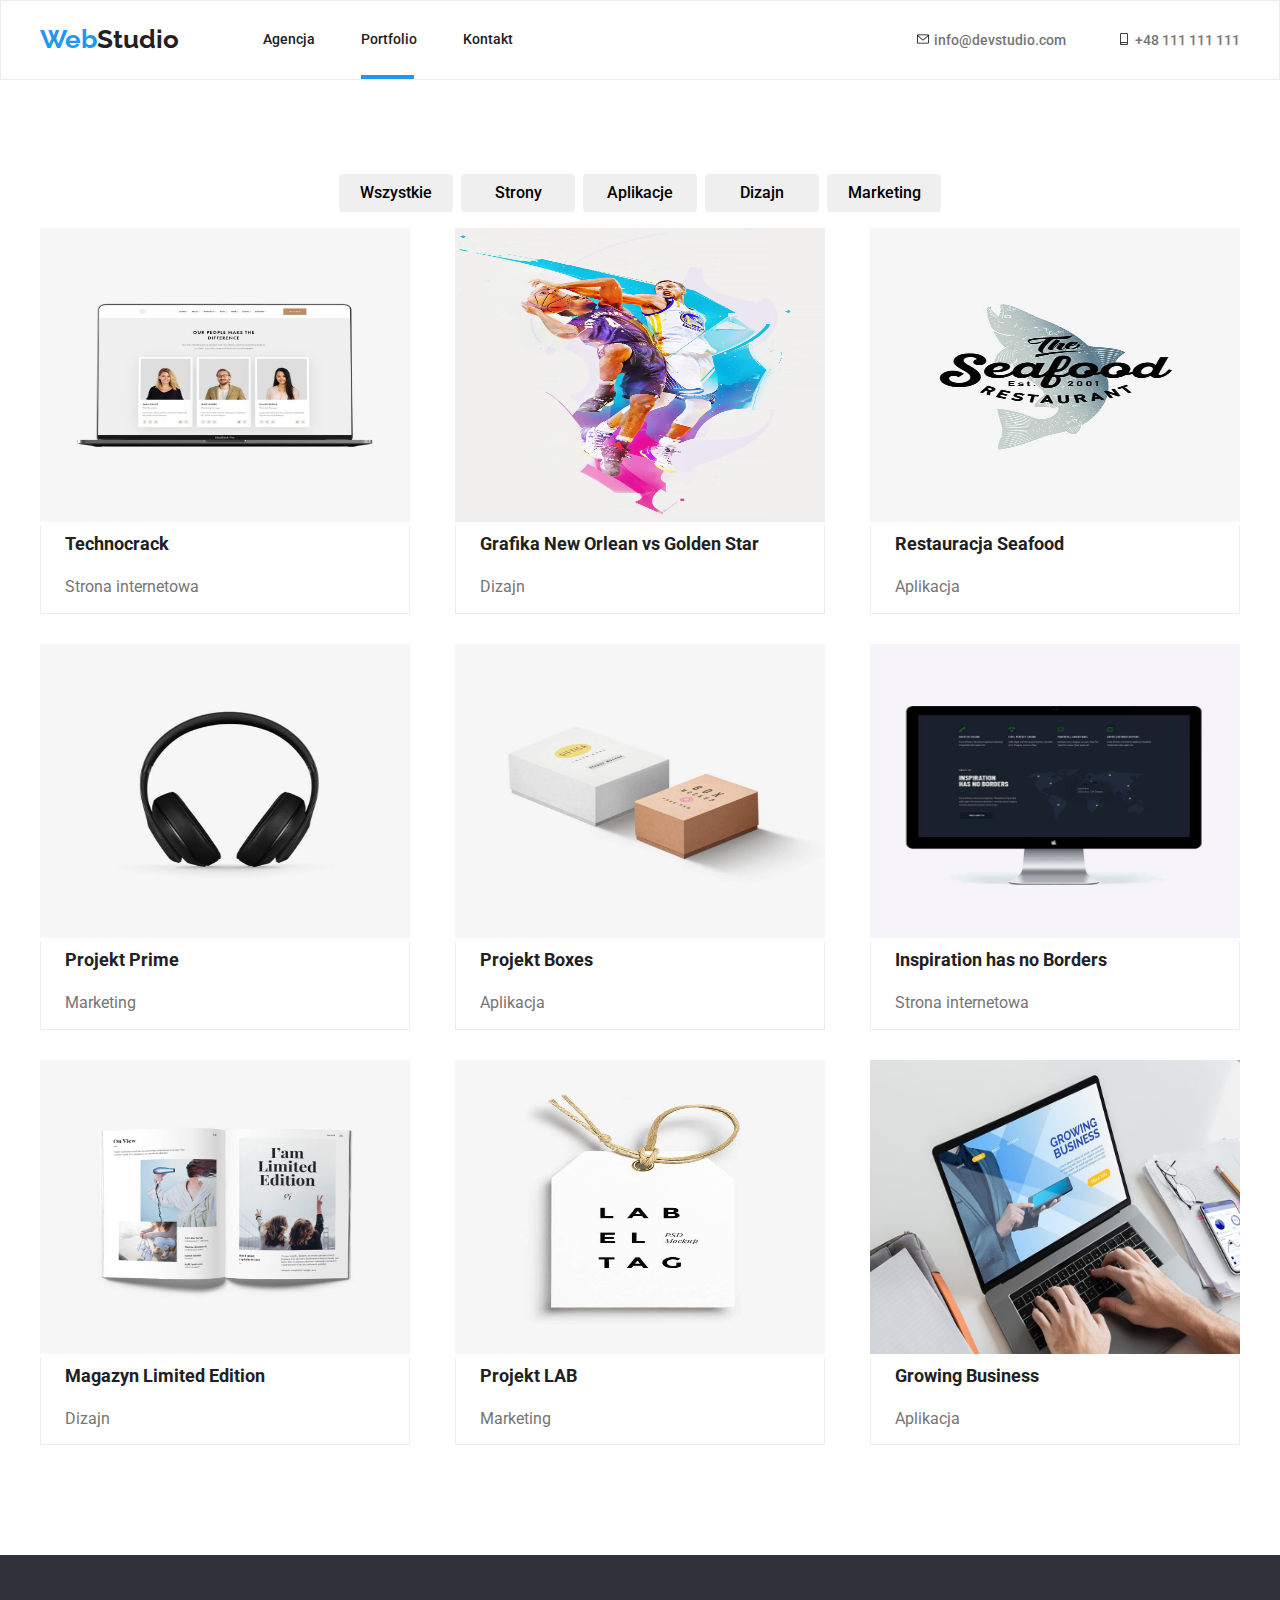
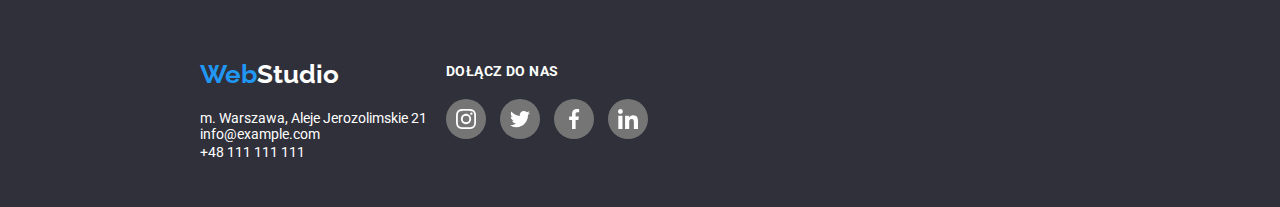
==== portfolio.html @ 857ccab1 "add files" ====
<!DOCTYPE html>
<html lang="pl">
    <head>
        <meta charset="UTF-8" />
        <meta http-equiv="X-UA-Compatible" content="IE=edge" />
        <meta name="viewport" content="width=device-width, initial-scale=1.0" />
        <title>Portfolio</title>
        <link rel="preconnect" href="https://fonts.googleapis.com" />
        <link rel="preconnect" href="https://fonts.gstatic.com" crossorigin />
        <link
            href="https://fonts.googleapis.com/css2?family=Raleway:wght@700&family=Roboto:wght@400;500;700;900&display=swap"
            rel="stylesheet"
        />
        <link rel="stylesheet" href="./css/norm.css" />
        <link rel="stylesheet" href="./css/styles.css" />
    </head>
    <body>
        <header class="bottom-line">
            <div class="flex-container container header-line">
                <a class="logo-dark" href="./index.html"
                    ><span class="logo-part">Web</span>Studio</a
                >
                <nav>
                    <ul class="flex-nav">
                        <li>
                            <a class="link" href="./index.html">Agencja</a>
                        </li>
                        <li>
                            <a class="link" href="#">Portfolio</a>
                            <div class="underline"></div>
                        </li>
                        <li><a class="link" href="#">Kontakt</a></li>
                    </ul>
                </nav>

                <div class="flex-adress">
                    <a class="link link-color" href="mailto:info@devstudio.com">
                        <svg
                            class="icons-link"
                            xmlns="http://www.w3.org/2000/svg"
                            width="16"
                            height="12"
                        >
                            <use href="./images/icons.svg#icon-envelope"></use>
                        </svg>
                        <span>info@devstudio.com</span>
                    </a>
                    <a class="link link-color" href="callto:+48111111111">
                        <svg
                            class="icons-link"
                            xmlns="http://www.w3.org/2000/svg"
                            width="16"
                            height="12"
                        >
                            <use
                                href="./images/icons.svg#icon-smartphone"
                            ></use>
                        </svg>
                        <span>+48 111 111 111</span></a
                    >
                </div>
            </div>
        </header>
        <main>
            <section>
                <ul class="container menu">
                    <li class="button-item">
                        <button class="button-design" type="button">
                            Wszystkie
                        </button>
                    </li>
                    <li class="button-item">
                        <button class="button-design" type="button">
                            Strony
                        </button>
                    </li>
                    <li class="button-item">
                        <button class="button-design" type="button">
                            Aplikacje
                        </button>
                    </li>
                    <li class="button-item">
                        <button class="button-design" type="button">
                            Dizajn
                        </button>
                    </li>
                    <li class="button-item">
                        <button class="button-design" type="button">
                            Marketing
                        </button>
                    </li>
                </ul>

                <div class="container">
                    <ul class="menu-set">
                        <li class="shadows">
                            <div class="box">
                                <img
                                    src="./images/portfolio-pic1.jpg"
                                    alt="Zdjęcia dwóch kobiet i jednego mężczyzny wyświetlone na ekranie laptopa"
                                    width="370px"
                                    height="294px"
                                />
                                <div class="overlay">
                                    <p>
                                        Technocrack jest popularną platformą do
                                        rozpowszechniania koronawirusa. Firmy
                                        wykorzystują tę platformę do celów
                                        szpegowskich i ataków na
                                        niezabezpieczone serwery konkurencji.
                                    </p>
                                </div>
                            </div>
                            <div class="bottom-frame">
                                <h4 class="project-name">Technocrack</h4>
                                <p class="project-type">Strona internetowa</p>
                            </div>
                        </li>
                        <li class="shadows">
                            <div class="box">
                                <img
                                    src="./images/portfolio-pic2.jpg"
                                    alt="Dwóch mężczyzn grających w koszykówkę"
                                    width="370px"
                                    height="294px"
                                />
                                <div class="overlay">
                                    <p>
                                        Technocrack jest popularną platformą do
                                        rozpowszechniania koronawirusa. Firmy
                                        wykorzystują tę platformę do celów
                                        szpegowskich i ataków na
                                        niezabezpieczone serwery konkurencji.
                                    </p>
                                </div>
                            </div>
                            <div class="bottom-frame">
                                <h4 class="project-name">
                                    Grafika New Orlean vs Golden Star
                                </h4>
                                <p class="project-type">Dizajn</p>
                            </div>
                        </li>
                        <li class="shadows">
                            <div class="box">
                                <img
                                    src="./images/portfolio-pic3.jpg"
                                    alt="Logo restauracji serwującej owoce morza"
                                    width="370px"
                                    height="294px"
                                />
                                <div class="overlay">
                                    <p>
                                        Technocrack jest popularną platformą do
                                        rozpowszechniania koronawirusa. Firmy
                                        wykorzystują tę platformę do celów
                                        szpegowskich i ataków na
                                        niezabezpieczone serwery konkurencji.
                                    </p>
                                </div>
                            </div>
                            <div class="bottom-frame">
                                <h4 class="project-name">
                                    Restauracja Seafood
                                </h4>
                                <p class="project-type">Aplikacja</p>
                            </div>
                        </li>
                        <li class="shadows">
                            <div class="box">
                                <img
                                    src="./images/portfolio-pic4.jpg"
                                    alt="Słuchawki nauszne"
                                    width="370px"
                                    height="294px"
                                />
                                <div class="overlay">
                                    <p>
                                        Technocrack jest popularną platformą do
                                        rozpowszechniania koronawirusa. Firmy
                                        wykorzystują tę platformę do celów
                                        szpegowskich i ataków na
                                        niezabezpieczone serwery konkurencji.
                                    </p>
                                </div>
                            </div>
                            <div class="bottom-frame">
                                <h4 class="project-name">Projekt Prime</h4>
                                <p class="project-type">Marketing</p>
                            </div>
                        </li>
                        <li class="shadows">
                            <div class="box">
                                <img
                                    src="./images/portfolio-pic5.jpg"
                                    alt="Białe i różowe pudełko"
                                    width="370px"
                                    height="294px"
                                />
                                <div class="overlay">
                                    <p>
                                        Technocrack jest popularną platformą do
                                        rozpowszechniania koronawirusa. Firmy
                                        wykorzystują tę platformę do celów
                                        szpegowskich i ataków na
                                        niezabezpieczone serwery konkurencji.
                                    </p>
                                </div>
                            </div>
                            <div class="bottom-frame">
                                <h4 class="project-name">Projekt Boxes</h4>
                                <p class="project-type">Aplikacja</p>
                            </div>
                        </li>
                        <li class="shadows">
                            <div class="box">
                                <img
                                    src="./images/portfolio-pic6.jpg"
                                    alt="Ekran komputera Mac z wyświetoną witryną internetową"
                                    width="370px"
                                    height="294px"
                                />
                                <div class="overlay">
                                    <p>
                                        Technocrack jest popularną platformą do
                                        rozpowszechniania koronawirusa. Firmy
                                        wykorzystują tę platformę do celów
                                        szpegowskich i ataków na
                                        niezabezpieczone serwery konkurencji.
                                    </p>
                                </div>
                            </div>
                            <div class="bottom-frame">
                                <h4 class="project-name">
                                    Inspiration has no Borders
                                </h4>
                                <p class="project-type">Strona internetowa</p>
                            </div>
                        </li>
                        <li class="shadows">
                            <div class="box">
                                <img
                                    src="./images/portfolio-pic7.jpg"
                                    alt="Otwarta gazeta z artykułami"
                                    width="370px"
                                    height="294px"
                                />
                                <div class="overlay">
                                    <p>
                                        Technocrack jest popularną platformą do
                                        rozpowszechniania koronawirusa. Firmy
                                        wykorzystują tę platformę do celów
                                        szpegowskich i ataków na
                                        niezabezpieczone serwery konkurencji.
                                    </p>
                                </div>
                            </div>
                            <div class="bottom-frame">
                                <h4 class="project-name">
                                    Magazyn Limited Edition
                                </h4>
                                <p class="project-type">Dizajn</p>
                            </div>
                        </li>
                        <li class="shadows">
                            <div class="box">
                                <img
                                    src="./images/portfolio-pic8.jpg"
                                    alt="Biała metka z czarnym napisem i zawiązanym sznureczkiem"
                                    width="370px"
                                    height="294px"
                                />
                                <div class="overlay">
                                    <p>
                                        Technocrack jest popularną platformą do
                                        rozpowszechniania koronawirusa. Firmy
                                        wykorzystują tę platformę do celów
                                        szpegowskich i ataków na
                                        niezabezpieczone serwery konkurencji.
                                    </p>
                                </div>
                            </div>
                            <div class="bottom-frame">
                                <h4 class="project-name">Projekt LAB</h4>
                                <p class="project-type">Marketing</p>
                            </div>
                        </li>
                        <li class="shadows">
                            <div class="box">
                                <img
                                    src="./images/portfolio-pic9.jpg"
                                    alt="Stół, na którym stoi komputer, leżą dokumenty, a na nich leżą okulary, ołówek i telefon komórkowy"
                                    width="370px"
                                    height="294px"
                                />
                                <div class="overlay">
                                    <p>
                                        Technocrack jest popularną platformą do
                                        rozpowszechniania koronawirusa. Firmy
                                        wykorzystują tę platformę do celów
                                        szpegowskich i ataków na
                                        niezabezpieczone serwery konkurencji.
                                    </p>
                                </div>
                            </div>
                            <div class="bottom-frame">
                                <h4 class="project-name">Growing Business</h4>
                                <p class="project-type">Aplikacja</p>
                            </div>
                        </li>
                    </ul>
                </div>
            </section>
        </main>
        <footer>
            <div class="background-bottom footer-container">
                <div>
                    <a class="logo-light" href="#"
                        ><span class="logo-part">Web</span>Studio</a
                    >

                    <div class="address-style">
                        m. Warszawa, Aleje Jerozolimskie 21
                    </div>

                    <a class="link-footer" href="mailto:info@example.com"
                        >info@example.com</a
                    ><br />
                    <span
                        ><a class="link-footer" href="callto:+48111111111"
                            >+48 111 111 111</a
                        ></span
                    >
                </div>

                <div>
                    <h4 class="title-footer">DOŁĄCZ DO NAS</h4>
                    <ul class="ul-footer">
                        <li class="list-footer">
                            <a
                                href="https://www.instagram.com"
                                target="_blank"
                            ></a>
                            <svg
                                class="icon-social-footer"
                                viewBox="0 0 50 100"
                            >
                                <use href="./images/icons.svg#icon-insta"></use>
                            </svg>
                        </li>
                        <li class="list-footer">
                            <a
                                href="https://www.twitter.com"
                                target="_blank"
                            ></a>
                            <svg
                                class="icon-social-footer"
                                viewBox="0 0 50 100"
                            >
                                <use href="./images/icons.svg#icon-twitt"></use>
                            </svg>
                        </li>
                        <li class="list-footer">
                            <a
                                href="https://www.facebook.com"
                                target="_blank"
                            ></a>
                            <svg
                                class="icon-social-footer"
                                viewBox="0 0 50 100"
                            >
                                <use href="./images/icons.svg#icon-face"></use>
                            </svg>
                        </li>
                        <li class="list-footer">
                            <a
                                href="https://www.linkedin.com"
                                target="_blank"
                            ></a>
                            <svg
                                class="icon-social-footer"
                                viewBox="0 0 50 100"
                            >
                                <use
                                    href="./images/icons.svg#icon-linkedin"
                                ></use>
                            </svg>
                        </li>
                    </ul>
                </div>
            </div>
        </footer>
    </body>
</html>
---- css/norm.css ----
/*! normalize.css v8.0.1 | MIT License | github.com/necolas/normalize.css */

/* Document
   ========================================================================== */

/**
 * 1. Correct the line height in all browsers.
 * 2. Prevent adjustments of font size after orientation changes in iOS.
 */

html {
    line-height: 1.15; /* 1 */
    -webkit-text-size-adjust: 100%; /* 2 */
}

/* Sections
   ========================================================================== */

/**
 * Remove the margin in all browsers.
 */

body {
    margin: 0;
}

/**
 * Render the `main` element consistently in IE.
 */

main {
    display: block;
}

/**
 * Correct the font size and margin on `h1` elements within `section` and
 * `article` contexts in Chrome, Firefox, and Safari.
 */

h1 {
    font-size: 2em;
    margin: 0.67em 0;
}

/* Grouping content
   ========================================================================== */

/**
 * 1. Add the correct box sizing in Firefox.
 * 2. Show the overflow in Edge and IE.
 */

hr {
    box-sizing: content-box; /* 1 */
    height: 0; /* 1 */
    overflow: visible; /* 2 */
}

/**
 * 1. Correct the inheritance and scaling of font size in all browsers.
 * 2. Correct the odd `em` font sizing in all browsers.
 */

pre {
    font-family: monospace, monospace; /* 1 */
    font-size: 1em; /* 2 */
}

/* Text-level semantics
   ========================================================================== */

/**
 * Remove the gray background on active links in IE 10.
 */

a {
    background-color: transparent;
}

/**
 * 1. Remove the bottom border in Chrome 57-
 * 2. Add the correct text decoration in Chrome, Edge, IE, Opera, and Safari.
 */

abbr[title] {
    border-bottom: none; /* 1 */
    text-decoration: underline; /* 2 */
    text-decoration: underline dotted; /* 2 */
}

/**
 * Add the correct font weight in Chrome, Edge, and Safari.
 */

b,
strong {
    font-weight: bolder;
}

/**
 * 1. Correct the inheritance and scaling of font size in all browsers.
 * 2. Correct the odd `em` font sizing in all browsers.
 */

code,
kbd,
samp {
    font-family: monospace, monospace; /* 1 */
    font-size: 1em; /* 2 */
}

/**
 * Add the correct font size in all browsers.
 */

small {
    font-size: 80%;
}

/**
 * Prevent `sub` and `sup` elements from affecting the line height in
 * all browsers.
 */

sub,
sup {
    font-size: 75%;
    line-height: 0;
    position: relative;
    vertical-align: baseline;
}

sub {
    bottom: -0.25em;
}

sup {
    top: -0.5em;
}

/* Embedded content
   ========================================================================== */

/**
 * Remove the border on images inside links in IE 10.
 */

img {
    border-style: none;
}

/* Forms
   ========================================================================== */

/**
 * 1. Change the font styles in all browsers.
 * 2. Remove the margin in Firefox and Safari.
 */

button,
input,
optgroup,
select,
textarea {
    font-family: inherit; /* 1 */
    font-size: 100%; /* 1 */
    line-height: 1.15; /* 1 */
    margin: 0; /* 2 */
}

/**
 * Show the overflow in IE.
 * 1. Show the overflow in Edge.
 */

button,
input {
    /* 1 */
    overflow: visible;
}

/**
 * Remove the inheritance of text transform in Edge, Firefox, and IE.
 * 1. Remove the inheritance of text transform in Firefox.
 */

button,
select {
    /* 1 */
    text-transform: none;
}

/**
 * Correct the inability to style clickable types in iOS and Safari.
 */

button,
[type="button"],
[type="reset"],
[type="submit"] {
    -webkit-appearance: button;
}

/**
 * Remove the inner border and padding in Firefox.
 */

button::-moz-focus-inner,
[type="button"]::-moz-focus-inner,
[type="reset"]::-moz-focus-inner,
[type="submit"]::-moz-focus-inner {
    border-style: none;
    padding: 0;
}

/**
 * Restore the focus styles unset by the previous rule.
 */

button:-moz-focusring,
[type="button"]:-moz-focusring,
[type="reset"]:-moz-focusring,
[type="submit"]:-moz-focusring {
    outline: 1px dotted ButtonText;
}

/**
 * Correct the padding in Firefox.
 */

fieldset {
    padding: 0.35em 0.75em 0.625em;
}

/**
 * 1. Correct the text wrapping in Edge and IE.
 * 2. Correct the color inheritance from `fieldset` elements in IE.
 * 3. Remove the padding so developers are not caught out when they zero out
 *    `fieldset` elements in all browsers.
 */

legend {
    box-sizing: border-box; /* 1 */
    color: inherit; /* 2 */
    display: table; /* 1 */
    max-width: 100%; /* 1 */
    padding: 0; /* 3 */
    white-space: normal; /* 1 */
}

/**
 * Add the correct vertical alignment in Chrome, Firefox, and Opera.
 */

progress {
    vertical-align: baseline;
}

/**
 * Remove the default vertical scrollbar in IE 10+.
 */

textarea {
    overflow: auto;
}

/**
 * 1. Add the correct box sizing in IE 10.
 * 2. Remove the padding in IE 10.
 */

[type="checkbox"],
[type="radio"] {
    box-sizing: border-box; /* 1 */
    padding: 0; /* 2 */
}

/**
 * Correct the cursor style of increment and decrement buttons in Chrome.
 */

[type="number"]::-webkit-inner-spin-button,
[type="number"]::-webkit-outer-spin-button {
    height: auto;
}

/**
 * 1. Correct the odd appearance in Chrome and Safari.
 * 2. Correct the outline style in Safari.
 */

[type="search"] {
    -webkit-appearance: textfield; /* 1 */
    outline-offset: -2px; /* 2 */
}

/**
 * Remove the inner padding in Chrome and Safari on macOS.
 */

[type="search"]::-webkit-search-decoration {
    -webkit-appearance: none;
}

/**
 * 1. Correct the inability to style clickable types in iOS and Safari.
 * 2. Change font properties to `inherit` in Safari.
 */

::-webkit-file-upload-button {
    -webkit-appearance: button; /* 1 */
    font: inherit; /* 2 */
}

/* Interactive
   ========================================================================== */

/*
 * Add the correct display in Edge, IE 10+, and Firefox.
 */

details {
    display: block;
}

/*
 * Add the correct display in all browsers.
 */

summary {
    display: list-item;
}

/* Misc
   ========================================================================== */

/**
 * Add the correct display in IE 10+.
 */

template {
    display: none;
}

/**
 * Add the correct display in IE 10.
 */

[hidden] {
    display: none;
}
---- css/styles.css ----
:root {
    --brand-color: #2196f3;
    --snow: white;
    --almost-black: #212121;
    --mouse: #757575;
    --almost-white: #f5f4fa;
    --dark-grey: #2f303a;
    --light: #ececec;
    --black: #000000;
    --icons-grey: #afb1b8;
}
body {
    font-family: "Roboto", sans-serif;
    color: var(--almost-black);
    margin: 0 auto;
}
ul {
    list-style-type: none;
    padding: 0;
}
h4 {
    margin: 0 auto;
}

section {
    padding-block: 94px;
}

.logo-dark {
    font-family: raleway;
    color: var(--almost-black);
    text-decoration: none;
    font-size: 26px;
    font-weight: 700;
    line-height: 1, 2;
    letter-spacing: 3%;
    vertical-align: top;
    text-align: left;
}
.logo-light {
    font-family: raleway;
    color: var(--snow);
    text-decoration: none;
    font-size: 26px;
    font-weight: 700;
    line-height: 1, 2;
    letter-spacing: 3%;
    vertical-align: top;
    text-align: left;
    padding-left: 200px;
}
.logo-part {
    color: var(--brand-color);
}
.link {
    color: var(--almost-black);
    text-decoration: none;
    font-size: 14px;
    font-weight: 500;
    line-height: 1, 2;
    letter-spacing: 2%;
    vertical-align: top;
    text-align: left;
}
.link:hover,
.link:focus,
.link:active {
    color: var(--brand-color);
    transition-duration: 250ms;
    transition-timing-function: cubic-bezier(0.4, 0, 0.2, 1);
}
.background {
    background-color: var(--dark-grey);
    padding: 200px 252px 200px 252px;
    background-image: linear-gradient(
            rgba(47, 48, 58, 0.4),
            rgba(47, 48, 58, 0.4)
        ),
        url(../images/office.jpg);
    background-position: center;
    background-repeat: no-repeat;
}
.background-bottom {
    background-color: var(--dark-grey);
    margin: 0 auto;
    height: 192px;
    padding-top: 60px;
}
.container-black {
    margin: 0 auto;
    display: flex;
    flex-direction: column;
    justify-content: center;
    align-items: center;
}
.text-content {
    color: var(--snow);
    font-size: 44px;
    font-weight: 900;
    line-height: 1, 4;
    letter-spacing: 6%;
    vertical-align: top;
    text-align: center;
}
.order-service {
    background-color: var(--brand-color);
    border: var(--brand-color);
    border-radius: 4px;
    box-shadow: 0px 4px 4px rgba(0, 0, 0, 0.25);
    color: var(--snow);
    cursor: pointer;
    width: 200px;
    font-size: 16px;
    font-weight: 700;
    line-height: 1, 9;
    letter-spacing: 6%;
    vertical-align: top;
    text-align: center;
    padding: 10px 41px 10px 42px;
}
.title-style {
    font-size: 14px;
    font-weight: 700px;
    line-height: 1, 1;
    letter-spacing: 3%;
    vertical-align: top;
    text-align: left;
    margin-top: 40px;
}
.text-style {
    color: var(--mouse);
    font-size: 14px;
    line-height: 1, 7;
    letter-spacing: 3%;
    vertical-align: top;
    text-align: left;
}
.specialty {
    font-size: 36px;
    font-weight: 700;
    line-height: 1, 2;
    letter-spacing: 3%;
    vertical-align: top;
    text-align: center;
    padding-bottom: 50px;
    margin-top: 60px;
}
.clients-text {
    font-size: 36px;
    font-weight: 700;
    line-height: 1, 2;
    letter-spacing: 3%;
    vertical-align: top;
    text-align: center;
    padding-bottom: 50px;
}
.grey {
    background-color: var(--almost-white);
    margin: 0 auto;
}
.name {
    font-size: 16px;
    font-weight: 500;
    line-height: 1, 2;
    letter-spacing: 3%;
    vertical-align: top;
    text-align: center;
}
.position {
    color: var(--mouse);
    font-size: 16px;
    line-height: 1, 2;
    letter-spacing: 3%;
    vertical-align: top;
    text-align: center;
}
.address-style {
    color: var(--snow);
    text-decoration: none;
    font-size: 14px;
    line-height: 1, 7;
    letter-spacing: 3%;
    vertical-align: top;
    text-align: left;
    padding-top: 20px;
    width: 246px;
    padding-left: 200px;
}
.link-footer {
    color: var(--snow);
    text-decoration: none;
    font-size: 14px;
    line-height: 1, 7;
    letter-spacing: 3%;
    vertical-align: top;
    text-align: left;
    padding-left: 200px;
}
.link-footer:hover,
.link-footer:focus,
.link-footer:active {
    color: var(--brand-color);
    transition-duration: 250ms;
    transition-timing-function: cubic-bezier(0.4, 0, 0.2, 1);
}

.button-design {
    border: var(--almost-white);
    cursor: pointer;
    width: 114px;
    height: 38px;
    text-decoration: none;
    font-weight: 500;
    font-size: 16px;
    line-height: 1, 6;
    letter-spacing: 3%;
    vertical-align: top;
    text-align: center;
    border-radius: 4px;
}
.button-design:hover,
.button-design:focus,
.button-design:active {
    color: var(--snow);
    background-color: var(--brand-color);
    box-shadow: 1px 2px 2px 1px rgba(0, 0, 0, 0.12);
    transition-duration: 250ms;
    transition-timing-function: cubic-bezier(0.4, 0, 0.2, 1);
}
.shadows:hover {
    cursor: pointer;
    border-radius: 4px;
    box-shadow: 1px 4px 6px 0px rgba(0, 0, 0, 16%);
    transition-duration: 250ms;
    transition-timing-function: cubic-bezier(0.4, 0, 0.2, 1);
}
.project-name {
    font-size: 18px;
    font-weight: 700;
    line-height: 2;
    letter-spacing: 6%;
    vertical-align: top;
    text-align: left;
}
.project-type {
    color: var(--mouse);
    font-size: 16px;
    line-height: 1, 9;
    letter-spacing: 3%;
    vertical-align: top;
    text-align: left;
}
.flex-container {
    display: flex;
    justify-content: space-between;
    align-items: center;
    height: 78px;
}
.footer-container {
    display: flex;
    justify-content: flex-start;
    align-items: center;
}
.icons-color {
    background-color: var(--almost-white);
    padding-inline: 100px;
}
.icons-design {
    fill: var(--icons-grey);
}
.icons-design:hover {
    fill: var(--brand-color);
    transition-duration: 250ms;
    transition-timing-function: cubic-bezier(0.4, 0, 0.2, 1);
}
a:hover,
a:focus {
    fill: var(--brand-color);
    transition-duration: 250ms;
    transition-timing-function: cubic-bezier(0.4, 0, 0.2, 1);
}

.clients-border {
    list-style: none;
    border: 1px solid var(--icons-grey);
    border-radius: 4px;
    cursor: pointer;
    width: 170px;
    height: 92px;
    display: flex;
    justify-content: center;
    align-items: center;
}
.clients-border:hover {
    list-style: none;
    border: 1px solid var(--brand-color);
    border-radius: 4px;
    transition-duration: 250ms;
    transition-timing-function: cubic-bezier(0.4, 0, 0.2, 1);
}
.icons-flex {
    display: flex;
    justify-content: space-between;
    align-items: center;
    width: 1200px;
    margin: 0 auto;
}
.bottom-line {
    border: var(--light) solid 1px;
}
.flex-nav {
    display: flex;
    align-items: center;
    justify-content: space-between;
    gap: 46px;
    max-width: 245px;
    margin-left: 47px;
    margin-right: 371px;
}
.flex-adress {
    display: flex;
    align-items: center;
    justify-content: space-between;
    gap: 50px;
}
.link-color {
    color: var(--mouse);
}
.container {
    width: 1200px;
    margin: 0 auto;
}
.card-set {
    display: flex;
    flex-wrap: nowrap;
    justify-content: space-between;
}
.item {
    background-color: var(--snow);
    justify-content: space-between;
    width: 270px;
}

.specialty-pics {
    display: flex;
    justify-content: space-between;
    flex-wrap: nowrap;
    padding: 0;
}
.specialty-pics:last-child {
    margin: unset;
}

.frame {
    border-radius: 4px;
    box-shadow: 0px 4px 4px rgba(0, 0, 0, 0.2);
    padding: 0;
}
.menu {
    display: flex;
    justify-content: center;
    gap: 8px;
}
.button-item {
    justify-content: space-between;
}
.menu-set {
    display: flex;
    justify-content: space-between;
    align-items: center;
    flex-wrap: wrap;
    gap: 30px;
}
.bottom-frame {
    padding-left: 24px;
    border: 1px solid var(--light);
    border-top: none;
}

.flex-team {
    display: flex;
    justify-content: space-between;
    align-items: center;
    margin-inline: 50px;
}
.social-logos {
    color: var(--icons-grey);
    fill: currentColor;
}
.logos-design {
    fill: var(--mouse);
    width: 40px;
    height: 40px;
    margin-bottom: 20px;
}
.logos-design:hover {
    border-radius: 50%;
    cursor: pointer;
    background: var(--brand-color);
    fill: var(--snow);
    transition-duration: 250ms;
    transition-timing-function: cubic-bezier(0.4, 0, 0.2, 1);
}
.title-footer {
    font-weight: 700;
    font-size: 14px;
    line-height: 16px;
    letter-spacing: 0.03em;
    color: var(--snow);
}
.ul-footer {
    margin-top: 20px;
    display: flex;
    align-items: center;
    justify-content: flex-start;
}
.list-footer {
    margin-right: 10px;
    width: 44px;
    height: 44px;
}
.icon-social-footer {
    background: var(--mouse);
    border-radius: 50%;
    fill: var(--snow);
    width: 40px;
    height: 40px;
}
.icon-social-footer:hover {
    background: var(--brand-color);
    border-radius: 50%;
    cursor: pointer;
    fill: var(--snow);
    transition-duration: 250ms;
    transition-timing-function: cubic-bezier(0.4, 0, 0.2, 1);
}
.underline {
    position: relative;
    top: 17px;
    border-radius: 2px;
    background: var(--brand-color);
}
.underline::after {
    content: "";
    position: absolute;
    left: 0;
    top: 9px;
    width: 53px;
    height: 4px;
    display: block;
    background-color: var(--brand-color);
}
.box {
    position: relative;
    margin: 0 auto;
    overflow: hidden;
}
.overlay {
    position: absolute;
    top: 0;
    left: 0;
    width: 100%;
    height: 100%;
    background-color: var(--brand-color);
    transform: translateY(100%);
    transition-duration: 250ms;
    transition-timing-function: cubic-bezier(0.4, 0, 0.2, 1);
}
.box:hover .overlay {
    transform: translateY(0);
}
.overlay p {
    color: var(--snow);
    padding: 49px 45px 49px 24px;
    margin: 0 auto;
    font-size: 18px;
    line-height: 133%;
    text-align: left;
    vertical-align: top;
    letter-spacing: 3%;
}
.picture {
    position: relative;
    overflow: hidden;
    list-style-type: none;
}
.picture > .label {
    position: absolute;
    width: 100%;
    height: 70px;
    bottom: -10px;
    background-color: rgba(47, 48, 58, 80%);
    font-size: 14px;
    font-weight: 700;
    text-align: center;
    color: var(--snow);
    display: flex;
    align-items: center;
    justify-content: center;
}
.backdrop {
    position: fixed;
    display: flex;
    top: 0;
    left: 0;
    width: 100%;
    height: 100%;
    background-color: rgba(0, 0, 0, 0.2);
    cursor: not-allowed;
    visibility: visible;
    opacity: 1;
    transform: scale(1);
    transition-duration: 250ms;
    transition-timing-function: cubic-bezier(0.4, 0, 0.2, 1);
}
.is-hidden {
    opacity: 0;
    visibility: hidden;
    pointer-events: none;
    transform: scale(0);
}
.modal {
    position: relative;
    width: 528px;
    height: 581px;
    background-color: var(--snow);
    box-shadow: 0px 1px 3px rgba(0, 0, 0, 0.12), 0px 1px 1px rgba(0, 0, 0, 0.14),
        0px 2px 1px rgba(0, 0, 0, 0.2);
    border-radius: 4px;
    margin: auto;
    cursor: auto;
}
.close-btn {
    position: absolute;
    cursor: pointer;
    top: 8px;
    right: 8px;
    width: 30px;
    height: 30px;
    border-radius: 50%;
    border: 1px solid rgba(0, 0, 0, 0.1);
    background-color: var(--snow);
}
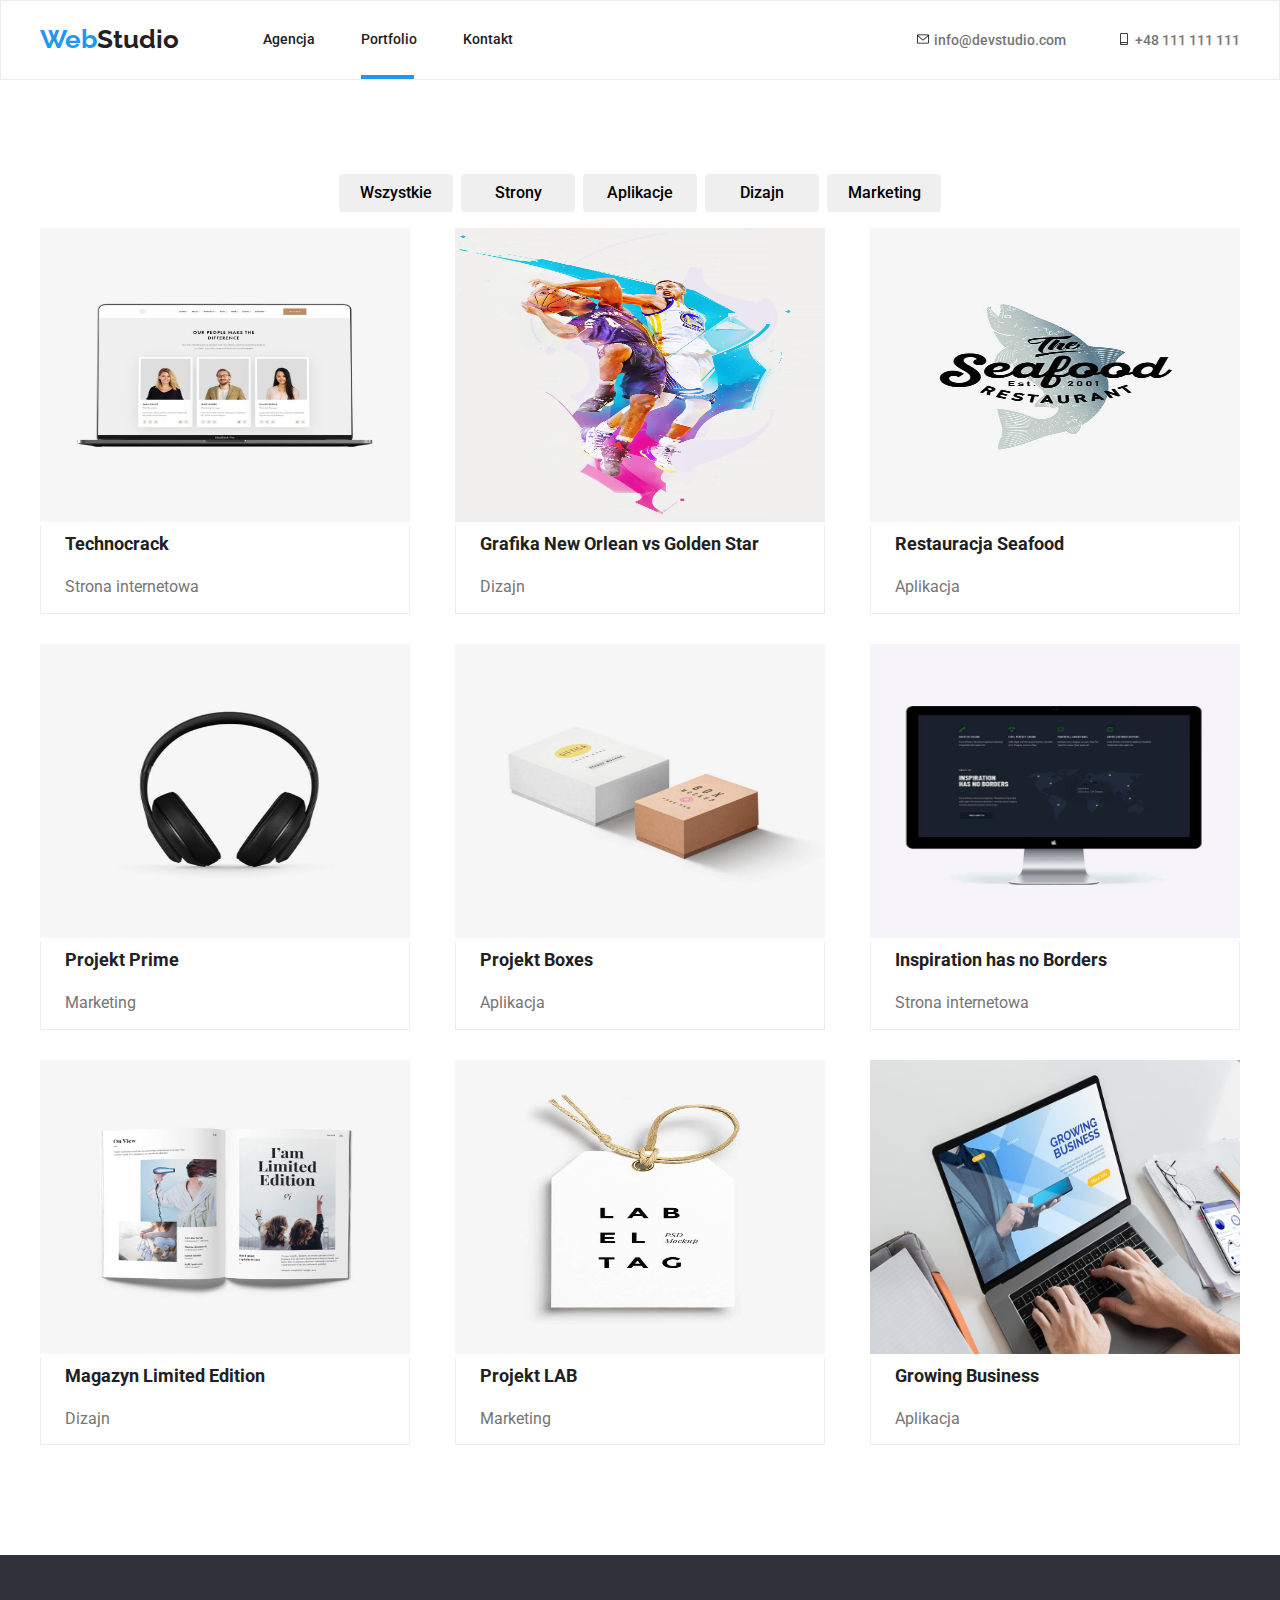
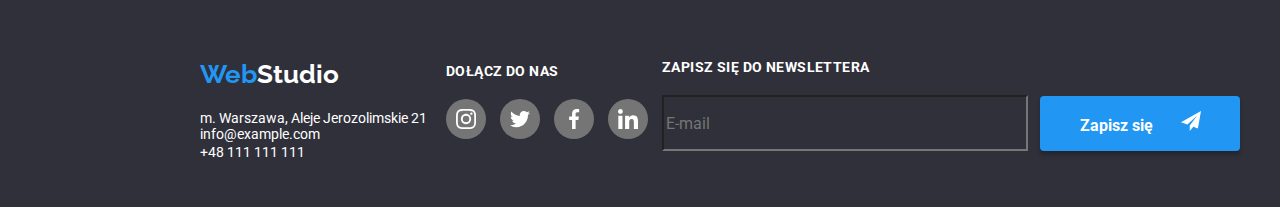
==== commit 0f1150aa: "footer finished" ====
--- a/portfolio.html
+++ b/portfolio.html
@@ -313,80 +313,116 @@
             </section>
         </main>
         <footer>
-            <div class="background-bottom footer-container">
-                <div>
-                    <a class="logo-light" href="#"
-                        ><span class="logo-part">Web</span>Studio</a
-                    >
-
-                    <div class="address-style">
-                        m. Warszawa, Aleje Jerozolimskie 21
+            <div class="footer-flex">
+                <div class="background-bottom footer-container">
+                    <div>
+                        <a class="logo-light" href="#"
+                            ><span class="logo-part">Web</span>Studio</a
+                        >
+
+                        <div class="address-style">
+                            m. Warszawa, Aleje Jerozolimskie 21
+                        </div>
+
+                        <a class="link-footer" href="mailto:info@example.com"
+                            >info@example.com</a
+                        ><br />
+                        <span
+                            ><a class="link-footer" href="callto:+48111111111"
+                                >+48 111 111 111</a
+                            ></span
+                        >
                     </div>
 
-                    <a class="link-footer" href="mailto:info@example.com"
-                        >info@example.com</a
-                    ><br />
-                    <span
-                        ><a class="link-footer" href="callto:+48111111111"
-                            >+48 111 111 111</a
-                        ></span
-                    >
-                </div>
-
-                <div>
-                    <h4 class="title-footer">DOŁĄCZ DO NAS</h4>
-                    <ul class="ul-footer">
-                        <li class="list-footer">
-                            <a
-                                href="https://www.instagram.com"
-                                target="_blank"
-                            ></a>
-                            <svg
-                                class="icon-social-footer"
-                                viewBox="0 0 50 100"
-                            >
-                                <use href="./images/icons.svg#icon-insta"></use>
-                            </svg>
-                        </li>
-                        <li class="list-footer">
-                            <a
-                                href="https://www.twitter.com"
-                                target="_blank"
-                            ></a>
-                            <svg
-                                class="icon-social-footer"
-                                viewBox="0 0 50 100"
-                            >
-                                <use href="./images/icons.svg#icon-twitt"></use>
-                            </svg>
-                        </li>
-                        <li class="list-footer">
-                            <a
-                                href="https://www.facebook.com"
-                                target="_blank"
-                            ></a>
-                            <svg
-                                class="icon-social-footer"
-                                viewBox="0 0 50 100"
-                            >
-                                <use href="./images/icons.svg#icon-face"></use>
-                            </svg>
-                        </li>
-                        <li class="list-footer">
-                            <a
-                                href="https://www.linkedin.com"
-                                target="_blank"
-                            ></a>
-                            <svg
-                                class="icon-social-footer"
-                                viewBox="0 0 50 100"
-                            >
-                                <use
-                                    href="./images/icons.svg#icon-linkedin"
-                                ></use>
-                            </svg>
-                        </li>
-                    </ul>
+                    <div>
+                        <h4 class="title-footer">DOŁĄCZ DO NAS</h4>
+                        <ul class="ul-footer">
+                            <li class="list-footer">
+                                <a
+                                    href="https://www.instagram.com"
+                                    target="_blank"
+                                ></a>
+                                <svg
+                                    class="icon-social-footer"
+                                    viewBox="0 0 50 100"
+                                >
+                                    <use
+                                        href="./images/icons.svg#icon-insta"
+                                    ></use>
+                                </svg>
+                            </li>
+                            <li class="list-footer">
+                                <a
+                                    href="https://www.twitter.com"
+                                    target="_blank"
+                                ></a>
+                                <svg
+                                    class="icon-social-footer"
+                                    viewBox="0 0 50 100"
+                                >
+                                    <use
+                                        href="./images/icons.svg#icon-twitt"
+                                    ></use>
+                                </svg>
+                            </li>
+                            <li class="list-footer">
+                                <a
+                                    href="https://www.facebook.com"
+                                    target="_blank"
+                                ></a>
+                                <svg
+                                    class="icon-social-footer"
+                                    viewBox="0 0 50 100"
+                                >
+                                    <use
+                                        href="./images/icons.svg#icon-face"
+                                    ></use>
+                                </svg>
+                            </li>
+                            <li class="list-footer">
+                                <a
+                                    href="https://www.linkedin.com"
+                                    target="_blank"
+                                ></a>
+                                <svg
+                                    class="icon-social-footer"
+                                    viewBox="0 0 50 100"
+                                >
+                                    <use
+                                        href="./images/icons.svg#icon-linkedin"
+                                    ></use>
+                                </svg>
+                            </li>
+                        </ul>
+                    </div>
+                    <div>
+                        <h4 class="title-footer">ZAPISZ SIĘ DO NEWSLETTERA</h4>
+                        <form class="ul-footer">
+                            <label for="user_email"></label>
+                            <input
+                                class="footer-input"
+                                type="email"
+                                name="email"
+                                id="user_email"
+                                placeholder="E-mail"
+                            />
+
+                            <button class="footer-button" type="submit">
+                                Zapisz się
+                                <svg
+                                    class="send-icon"
+                                    xmlns="http://www.w3.org/2000/svg"
+                                    width="20px"
+                                    height="20px"
+                                    viewBox="0 0 32 32"
+                                >
+                                    <use
+                                        href="./images/icons.svg#icon-icon-send"
+                                    ></use>
+                                </svg>
+                            </button>
+                        </form>
+                    </div>
                 </div>
             </div>
         </footer>
--- a/css/styles.css
+++ b/css/styles.css
@@ -81,7 +81,6 @@
     background-repeat: no-repeat;
 }
 .background-bottom {
-    background-color: var(--dark-grey);
     margin: 0 auto;
     height: 192px;
     padding-top: 60px;
@@ -541,3 +540,39 @@
     border: 1px solid rgba(0, 0, 0, 0.1);
     background-color: var(--snow);
 }
+.footer-input {
+    margin-bottom: 12px;
+    margin-right: 12px;
+    width: 358px;
+    height: 50px;
+    color: var(--snow);
+    background-color: var(--dark-grey);
+}
+.footer-button {
+    background-color: var(--brand-color);
+    border: var(--brand-color);
+    border-radius: 4px;
+    box-shadow: 0px 4px 4px rgba(0, 0, 0, 0.25);
+    color: var(--snow);
+    text-align: center;
+    cursor: pointer;
+    width: 200px;
+    height: 55px;
+    font-size: 16px;
+    font-weight: 700;
+    line-height: 1, 9;
+    letter-spacing: 6%;
+    vertical-align: top;
+    text-align: center;
+    margin-bottom: 12px;
+    margin-right: 200px;
+}
+.footer-flex {
+    display: flex;
+    justify-content: space-between;
+    background-color: var(--dark-grey);
+}
+.send-icon {
+    fill: var(--snow);
+    margin-left: 24px;
+}
